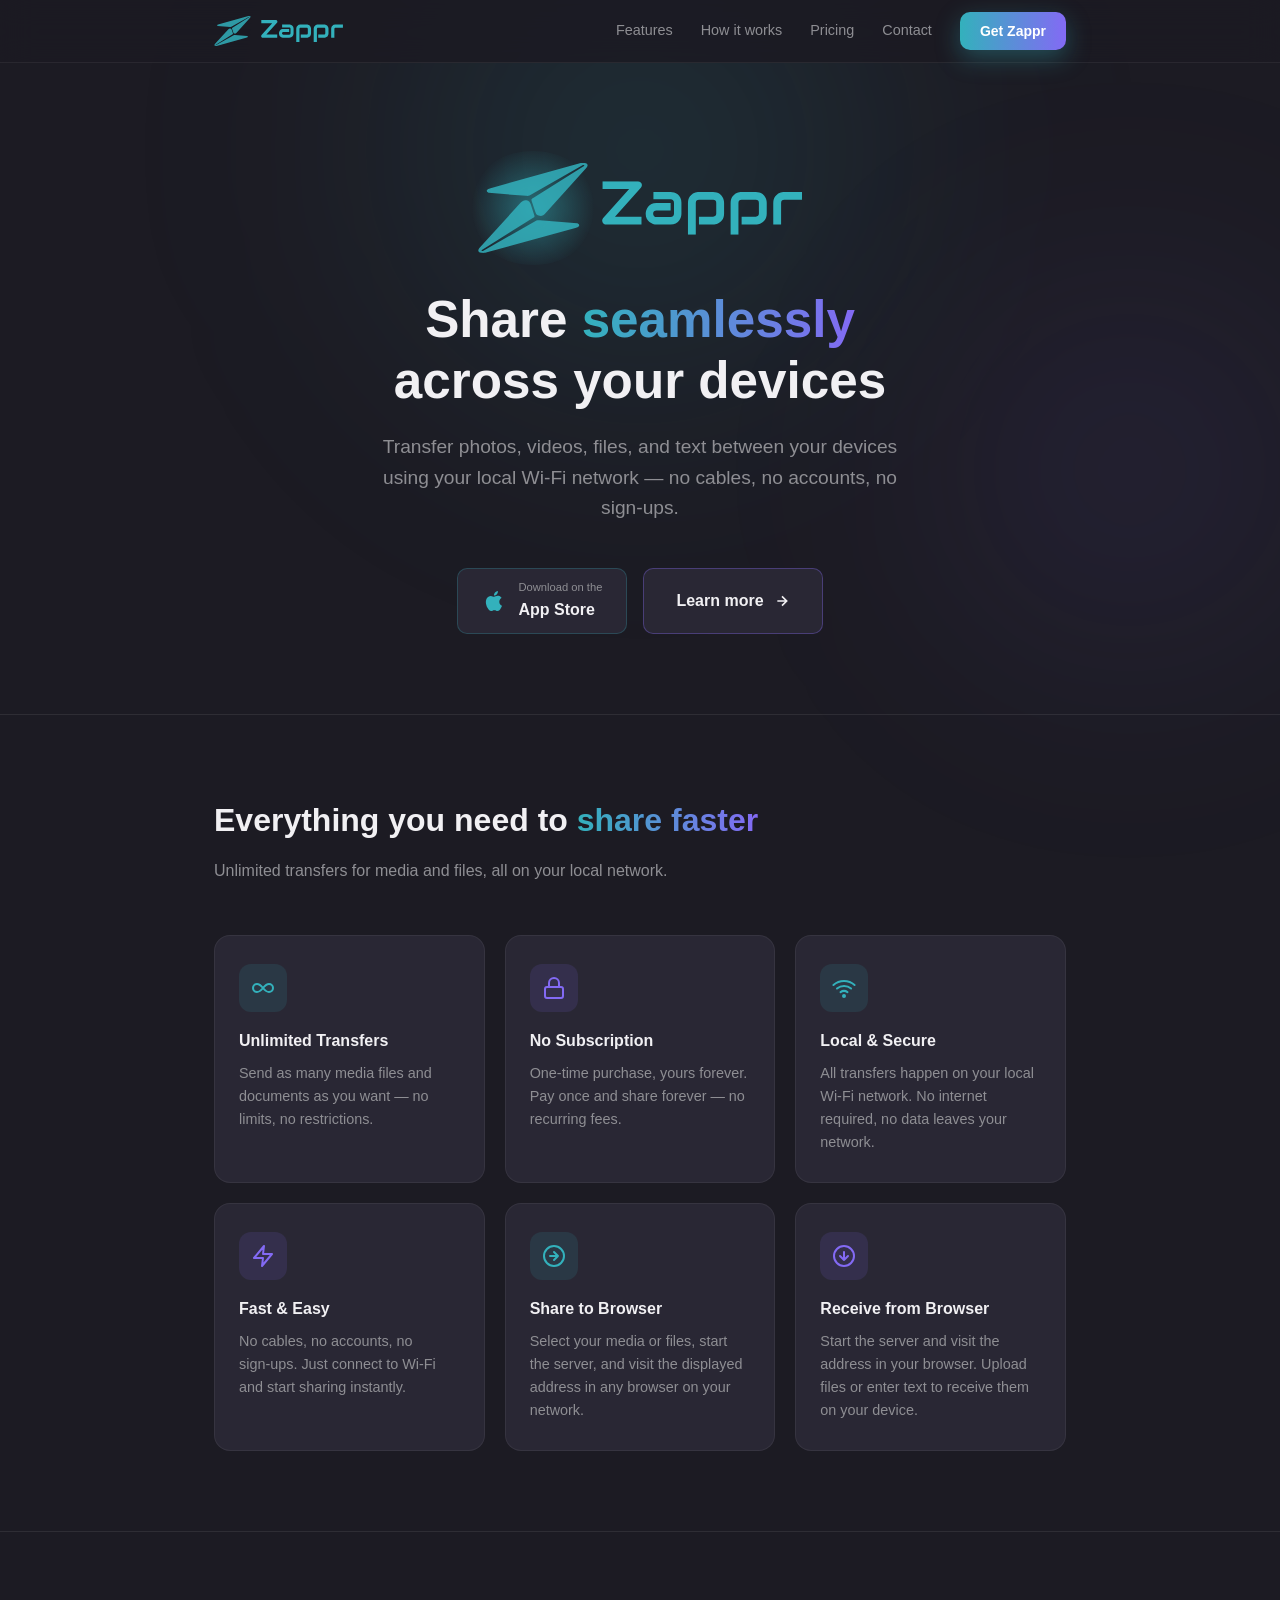
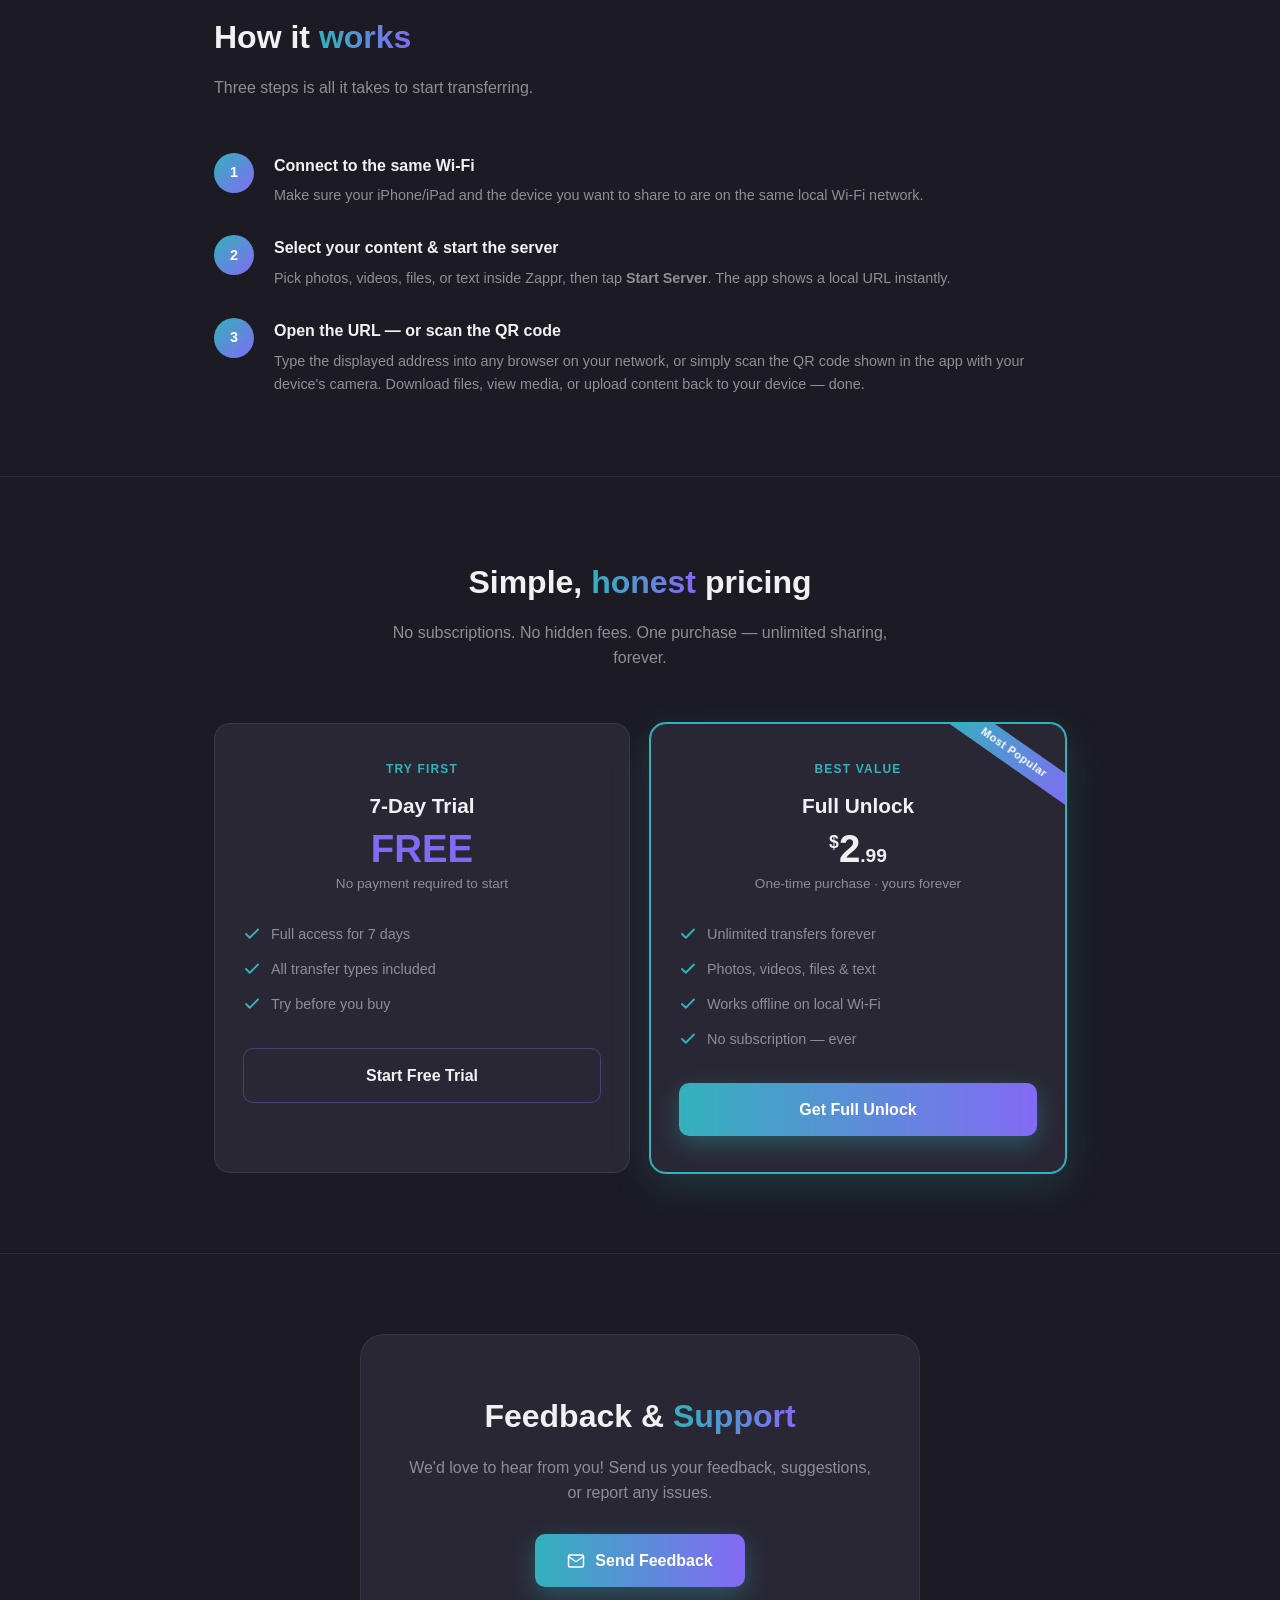
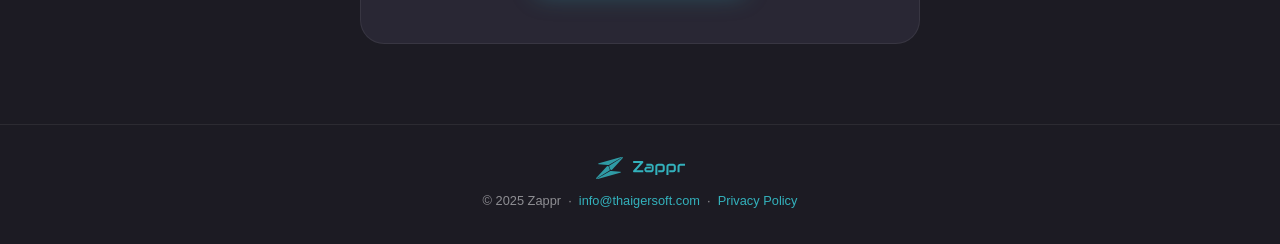
==== index.html @ 5cb4058d "Update contact email from thaigersoft@gmail.com to info@thaigersoft.com" ====
<!DOCTYPE html>
<html lang="en">
<head>
  <meta charset="UTF-8" />
  <meta name="viewport" content="width=device-width, initial-scale=1.0" />
  <title>Zappr – Share Seamlessly</title>
  <meta name="description" content="Transfer photos, videos, files, and text between your devices using your local Wi-Fi network. No cables, no accounts, no sign-ups." />

  <link rel="stylesheet" href="style.css" />
</head>

<body>

  <!-- Animated background -->
  <div class="bg-glow" aria-hidden="true"></div>

  <!-- Inline SVG definitions reused throughout the page -->
  <svg width="0" height="0" style="display:none" xmlns="http://www.w3.org/2000/svg">
    <symbol id="zappr-icon" viewBox="0 0 702 576" fill="none">
      <g transform="matrix(1,0,0,1,-120.145,-193.192)">
        <path d="M513.928,531.515C528.583,533.61 540.056,527.445 549.282,516.68L813.386,224.044C817.862,218.894 820.621,214.128 821.22,209.934C822.366,201.916 814.93,195.818 801.698,193.927C794.778,192.938 786.256,192.979 776.576,193.861L194.096,355.767C194.096,355.767 176.395,360.88 175.108,369.885C173.486,381.233 188.753,384.298 188.753,384.298L426.838,403.213C426.838,403.213 439.327,405.303 448.786,401.62L790.767,206.462C793.626,205.36 796.642,206.043 798.52,207.444C800.38,208.969 800.318,210.848 797.646,212.102L469.795,418.846C461.133,422.769 459.923,426.877 462.609,435.693L485.666,505.448C489.991,518.779 494.997,528.809 513.928,531.515Z" fill="currentColor" fill-opacity="0.85"/>
      </g>
      <g transform="matrix(1,0,0,1,-120.145,-193.192)">
        <path d="M428.408,431.274C413.758,429.141 402.269,435.275 393.015,446.015L128.137,737.951C123.648,743.09 120.876,747.848 120.265,752.041C119.098,760.055 126.518,766.173 139.745,768.099C146.662,769.106 155.184,769.088 164.867,768.232L747.773,607.867C747.773,607.867 765.488,602.802 766.799,593.801C768.451,582.456 753.192,579.352 753.192,579.352L515.158,559.806C515.158,559.806 502.674,557.683 493.206,561.34L150.709,755.593C147.847,756.687 144.833,755.996 142.959,754.59C141.103,753.061 141.17,751.182 143.845,749.934L472.243,544.059C480.914,540.159 482.135,536.055 479.472,527.232L456.6,457.416C452.311,444.074 447.331,434.03 428.408,431.274Z" fill="currentColor" fill-opacity="0.85"/>
      </g>
    </symbol>
    <symbol id="zappr-name" viewBox="0 0 1295 348" fill="none">
      <path d="M256.141 16.1562C258.094 20.7135 258.68 25.5312 257.898 30.6094C257.117 35.5573 255.034 39.7891 251.648 43.3047L84.0703 230.219H255.75V281H26.8438C21.8958 281 17.2734 279.633 12.9766 276.898C8.8099 274.034 5.6849 270.323 3.60156 265.766C1.38802 261.208 0.671875 256.456 1.45312 251.508C2.36458 246.56 4.44792 242.263 7.70312 238.617L175.672 51.7031H3.60156V0.921875H232.898C237.846 0.921875 242.404 2.35417 246.57 5.21875C250.867 7.95312 254.057 11.599 256.141 16.1562ZM514.344 211.078C514.344 218.109 513.107 225.727 510.633 233.93C508.159 242.003 504.122 249.555 498.523 256.586C493.055 263.487 485.828 269.281 476.844 273.969C467.99 278.656 457.182 281 444.422 281H352.82C345.789 281 338.172 279.763 329.969 277.289C321.896 274.815 314.344 270.844 307.312 265.375C300.411 259.776 294.617 252.549 289.93 243.695C285.242 234.711 282.898 223.839 282.898 211.078C282.898 204.047 284.135 196.43 286.609 188.227C289.083 180.023 293.055 172.471 298.523 165.57C304.122 158.539 311.349 152.68 320.203 147.992C329.188 143.305 340.06 140.961 352.82 140.961H444.422V189.398H352.82C345.919 189.398 340.581 191.547 336.805 195.844C333.029 200.01 331.141 205.219 331.141 211.469C331.141 218.109 333.289 223.318 337.586 227.094C342.013 230.74 347.221 232.562 353.211 232.562H444.422C451.323 232.562 456.661 230.479 460.438 226.312C464.214 222.146 466.102 216.938 466.102 210.688V139.789C466.102 133.148 464.018 127.875 459.852 123.969C455.815 120.062 450.672 118.109 444.422 118.109H332.898V69.8672H444.422C451.453 69.8672 459.005 71.1042 467.078 73.5781C475.281 76.0521 482.833 80.0885 489.734 85.6875C496.766 91.1562 502.625 98.3828 507.312 107.367C512 116.221 514.344 127.029 514.344 139.789V211.078ZM790.516 209.711C790.516 218.435 789.409 226.312 787.195 233.344C784.982 240.245 782.052 246.365 778.406 251.703C774.76 256.911 770.529 261.404 765.711 265.18C760.893 268.826 755.815 271.82 750.477 274.164C745.268 276.508 739.995 278.266 734.656 279.438C729.318 280.479 724.24 281 719.422 281H627.82V230.219H719.422C726.193 230.219 731.271 228.461 734.656 224.945C738.042 221.43 739.734 216.352 739.734 209.711V141.352C739.734 134.32 737.977 129.112 734.461 125.727C731.076 122.341 726.062 120.648 719.422 120.648H628.211C621.31 120.648 616.102 122.406 612.586 125.922C609.07 129.307 607.312 134.32 607.312 140.961V347.016H556.531V140.961C556.531 132.237 557.638 124.424 559.852 117.523C562.065 110.622 564.995 104.568 568.641 99.3594C572.417 94.0208 576.714 89.5286 581.531 85.8828C586.349 82.1068 591.362 79.0469 596.57 76.7031C601.909 74.3594 607.247 72.6667 612.586 71.625C618.055 70.4531 623.133 69.8672 627.82 69.8672H719.422C728.146 69.8672 735.958 70.974 742.859 73.1875C749.76 75.401 755.815 78.3307 761.023 81.9766C766.362 85.6224 770.854 89.8542 774.5 94.6719C778.276 99.4896 781.336 104.568 783.68 109.906C786.023 115.115 787.716 120.388 788.758 125.727C789.93 131.065 790.516 136.143 790.516 140.961V209.711ZM1066.69 209.711C1066.69 218.435 1065.58 226.312 1063.37 233.344C1061.15 240.245 1058.22 246.365 1054.58 251.703C1050.93 256.911 1046.7 261.404 1041.88 265.18C1037.07 268.826 1031.99 271.82 1026.65 274.164C1021.44 276.508 1016.17 278.266 1010.83 279.438C1005.49 280.479 1000.41 281 995.594 281H903.992V230.219H995.594C1002.36 230.219 1007.44 228.461 1010.83 224.945C1014.21 221.43 1015.91 216.352 1015.91 209.711V141.352C1015.91 134.32 1014.15 129.112 1010.63 125.727C1007.25 122.341 1002.23 120.648 995.594 120.648H904.383C897.482 120.648 892.273 122.406 888.758 125.922C885.242 129.307 883.484 134.32 883.484 140.961V347.016H832.703V140.961C832.703 132.237 833.81 124.424 836.023 117.523C838.237 110.622 841.167 104.568 844.812 99.3594C848.589 94.0208 852.885 89.5286 857.703 85.8828C862.521 82.1068 867.534 79.0469 872.742 76.7031C878.081 74.3594 883.419 72.6667 888.758 71.625C894.227 70.4531 899.305 69.8672 903.992 69.8672H995.594C1004.32 69.8672 1012.13 70.974 1019.03 73.1875C1025.93 75.401 1031.99 78.3307 1037.2 81.9766C1042.53 85.6224 1047.03 89.8542 1050.67 94.6719C1054.45 99.4896 1057.51 104.568 1059.85 109.906C1062.2 115.115 1063.89 120.388 1064.93 125.727C1066.1 131.065 1066.69 136.143 1066.69 140.961V209.711ZM1294.81 120.648H1180.55C1173.65 120.648 1168.45 122.406 1164.93 125.922C1161.41 129.307 1159.66 134.32 1159.66 140.961V281H1108.88V140.961C1108.88 132.237 1109.98 124.424 1112.2 117.523C1114.41 110.622 1117.34 104.568 1120.98 99.3594C1124.76 94.0208 1129.06 89.5286 1133.88 85.8828C1138.69 82.1068 1143.71 79.0469 1148.91 76.7031C1154.25 74.3594 1159.59 72.6667 1164.93 71.625C1170.4 70.4531 1175.48 69.8672 1180.16 69.8672H1294.81V120.648Z" fill="currentColor"/>
    </symbol>
  </svg>

  <!-- ─── NAV ─────────────────────────────────── -->
  <nav>
    <div class="container inner">
      <a href="#" class="nav-logo">
        <svg class="icon" viewBox="0 0 702 576" width="37" height="30" aria-label="Zappr icon"><use href="#zappr-icon"/></svg>
        <svg class="name" viewBox="0 0 1295 348" width="82" height="22" aria-label="Zappr"><use href="#zappr-name"/></svg>
      </a>
      <div class="nav-links">
        <a href="#features"  class="nav-link">Features</a>
        <a href="#how"       class="nav-link">How it works</a>
        <a href="#pricing"   class="nav-link">Pricing</a>
        <a href="#contact"   class="nav-link">Contact</a>
        <a href="#pricing"   class="btn btn-primary nav-cta">Get Zappr</a>
      </div>
    </div>
  </nav>

  <!-- ─── HERO ─────────────────────────────────── -->
  <section id="hero">
    <div class="container">
      <div class="hero-logo">
        <div class="icon-wrap">
          <div class="glow"></div>
          <svg viewBox="0 0 702 576" width="110" height="90" aria-label="Zappr icon"><use href="#zappr-icon"/></svg>
        </div>
        <svg class="name-img" viewBox="0 0 1295 348" width="200" height="54" aria-label="Zappr"><use href="#zappr-name"/></svg>
      </div>

      <h1>
        Share <span class="gradient-text">seamlessly</span><br/>across your devices
      </h1>
      <p class="sub">
        Transfer photos, videos, files, and text between your devices
        using your local Wi‑Fi network — no cables, no accounts, no sign‑ups.
      </p>

      <div class="hero-actions">
        <!-- Replace href with your actual App Store link -->
        <a href="#pricing" class="appstore-badge">
          <svg viewBox="0 0 24 24" fill="currentColor" style="color:var(--teal)">
            <path d="M18.71 19.5c-.83 1.24-1.71 2.45-3.05 2.47-1.34.03-1.77-.79-3.29-.79-1.53 0-2 .77-3.27.82-1.31.05-2.3-1.32-3.14-2.53C4.25 17 2.94 12.45 4.7 9.39c.87-1.52 2.43-2.48 4.12-2.51 1.28-.02 2.5.87 3.29.87.78 0 2.26-1.07 3.8-.91.65.03 2.47.26 3.64 1.98l-.09.06c-.22.15-2.18 1.27-2.16 3.8.02 3.02 2.65 4.03 2.68 4.04-.03.07-.42 1.44-1.37 2.68M13 3.5c.73-.83 1.94-1.46 2.94-1.5.13 1.17-.34 2.35-1.04 3.19-.69.85-1.83 1.51-2.95 1.42-.15-1.15.41-2.35 1.05-3.11z"/>
          </svg>
          <div class="badge-text">
            <span class="sub">Download on the</span>
            <span class="main">App Store</span>
          </div>
        </a>

        <a href="#features" class="btn btn-secondary">
          Learn more
          <svg width="16" height="16" viewBox="0 0 24 24" fill="none" stroke="currentColor" stroke-width="2.5">
            <path d="M5 12h14M12 5l7 7-7 7"/>
          </svg>
        </a>
      </div>
    </div>
  </section>

  <hr class="divider" />

  <!-- ─── FEATURES ──────────────────────────────── -->
  <section id="features">
    <div class="container">
      <h2>Everything you need to <span class="gradient-text">share faster</span></h2>
      <p class="section-sub">Unlimited transfers for media and files, all on your local network.</p>

      <div class="features-grid">

        <div class="feature-card">
          <div class="feature-icon">
            <!-- Infinity / Unlimited -->
            <svg viewBox="0 0 24 24" fill="none" stroke="currentColor" stroke-width="2" stroke-linecap="round" stroke-linejoin="round">
              <path d="M12 12c-2-2.5-4-4-6-4a4 4 0 0 0 0 8c2 0 4-1.5 6-4z"/>
              <path d="M12 12c2 2.5 4 4 6 4a4 4 0 0 0 0-8c-2 0-4 1.5-6 4z"/>
            </svg>
          </div>
          <h3>Unlimited Transfers</h3>
          <p>Send as many media files and documents as you want — no limits, no restrictions.</p>
        </div>

        <div class="feature-card">
          <div class="feature-icon violet">
            <!-- Lock / No subscription -->
            <svg viewBox="0 0 24 24" fill="none" stroke="currentColor" stroke-width="2" stroke-linecap="round" stroke-linejoin="round">
              <rect x="3" y="11" width="18" height="11" rx="2" ry="2"/>
              <path d="M7 11V7a5 5 0 0 1 10 0v4"/>
            </svg>
          </div>
          <h3>No Subscription</h3>
          <p>One‑time purchase, yours forever. Pay once and share forever — no recurring fees.</p>
        </div>

        <div class="feature-card">
          <div class="feature-icon">
            <!-- WiFi -->
            <svg viewBox="0 0 24 24" fill="none" stroke="currentColor" stroke-width="2" stroke-linecap="round" stroke-linejoin="round">
              <path d="M5 12.55a11 11 0 0 1 14.08 0"/>
              <path d="M1.42 9a16 16 0 0 1 21.16 0"/>
              <path d="M8.53 16.11a6 6 0 0 1 6.95 0"/>
              <circle cx="12" cy="20" r="1" fill="currentColor"/>
            </svg>
          </div>
          <h3>Local &amp; Secure</h3>
          <p>All transfers happen on your local Wi‑Fi network. No internet required, no data leaves your network.</p>
        </div>

        <div class="feature-card">
          <div class="feature-icon violet">
            <!-- Bolt / Fast -->
            <svg viewBox="0 0 24 24" fill="none" stroke="currentColor" stroke-width="2" stroke-linecap="round" stroke-linejoin="round">
              <polygon points="13 2 3 14 12 14 11 22 21 10 12 10 13 2"/>
            </svg>
          </div>
          <h3>Fast &amp; Easy</h3>
          <p>No cables, no accounts, no sign‑ups. Just connect to Wi‑Fi and start sharing instantly.</p>
        </div>

        <div class="feature-card">
          <div class="feature-icon">
            <!-- Arrow right / Share to browser -->
            <svg viewBox="0 0 24 24" fill="none" stroke="currentColor" stroke-width="2" stroke-linecap="round" stroke-linejoin="round">
              <circle cx="12" cy="12" r="10"/>
              <path d="M12 8l4 4-4 4M8 12h8"/>
            </svg>
          </div>
          <h3>Share to Browser</h3>
          <p>Select your media or files, start the server, and visit the displayed address in any browser on your network.</p>
        </div>

        <div class="feature-card">
          <div class="feature-icon violet">
            <!-- Arrow down / Receive -->
            <svg viewBox="0 0 24 24" fill="none" stroke="currentColor" stroke-width="2" stroke-linecap="round" stroke-linejoin="round">
              <circle cx="12" cy="12" r="10"/>
              <path d="M8 12l4 4 4-4M12 8v8"/>
            </svg>
          </div>
          <h3>Receive from Browser</h3>
          <p>Start the server and visit the address in your browser. Upload files or enter text to receive them on your device.</p>
        </div>

      </div>
    </div>
  </section>

  <hr class="divider" />

  <!-- ─── HOW IT WORKS ──────────────────────────── -->
  <section id="how">
    <div class="container">
      <h2>How it <span class="gradient-text">works</span></h2>
      <p class="section-sub">Three steps is all it takes to start transferring.</p>

      <div class="steps">
        <div class="step">
          <div class="step-num">1</div>
          <div class="step-body">
            <h3>Connect to the same Wi‑Fi</h3>
            <p>Make sure your iPhone/iPad and the device you want to share to are on the same local Wi‑Fi network.</p>
          </div>
        </div>
        <div class="step">
          <div class="step-num">2</div>
          <div class="step-body">
            <h3>Select your content &amp; start the server</h3>
            <p>Pick photos, videos, files, or text inside Zappr, then tap <strong>Start Server</strong>. The app shows a local URL instantly.</p>
          </div>
        </div>
        <div class="step">
          <div class="step-num">3</div>
          <div class="step-body">
            <h3>Open the URL — or scan the QR code</h3>
            <p>Type the displayed address into any browser on your network, or simply scan the QR code shown in the app with your device's camera. Download files, view media, or upload content back to your device — done.</p>
          </div>
        </div>
      </div>
    </div>
  </section>

  <hr class="divider" />

  <!-- ─── PRICING ───────────────────────────────── -->
  <section id="pricing">
    <div class="container">
      <h2>Simple, <span class="gradient-text">honest</span> pricing</h2>
      <p class="section-sub" style="margin:0 auto 0; text-align:center;">
        No subscriptions. No hidden fees. One purchase — unlimited sharing, forever.
      </p>

      <div class="pricing-grid">

        <!-- Trial -->
        <div class="pricing-card">
          <div class="pricing-label">Try first</div>
          <h3>7‑Day Trial</h3>
          <div class="pricing-price" style="color:var(--violet)">FREE</div>
          <p class="pricing-note">No payment required to start</p>
          <ul class="pricing-features">
            <li>
              <svg viewBox="0 0 24 24" fill="none" stroke="currentColor" stroke-width="2.5" stroke-linecap="round" stroke-linejoin="round">
                <polyline points="20 6 9 17 4 12"/>
              </svg>
              Full access for 7 days
            </li>
            <li>
              <svg viewBox="0 0 24 24" fill="none" stroke="currentColor" stroke-width="2.5" stroke-linecap="round" stroke-linejoin="round">
                <polyline points="20 6 9 17 4 12"/>
              </svg>
              All transfer types included
            </li>
            <li>
              <svg viewBox="0 0 24 24" fill="none" stroke="currentColor" stroke-width="2.5" stroke-linecap="round" stroke-linejoin="round">
                <polyline points="20 6 9 17 4 12"/>
              </svg>
              Try before you buy
            </li>
          </ul>
          <a href="#" class="btn btn-secondary">Start Free Trial</a>
        </div>

        <!-- Full Unlock -->
        <div class="pricing-card featured">
          <div class="pricing-label">Best value</div>
          <h3>Full Unlock</h3>
          <div class="pricing-price">
            <span class="currency">$</span>2<span style="font-size:1.2rem">.99</span>
          </div>
          <p class="pricing-note">One‑time purchase · yours forever</p>
          <ul class="pricing-features">
            <li>
              <svg viewBox="0 0 24 24" fill="none" stroke="currentColor" stroke-width="2.5" stroke-linecap="round" stroke-linejoin="round">
                <polyline points="20 6 9 17 4 12"/>
              </svg>
              Unlimited transfers forever
            </li>
            <li>
              <svg viewBox="0 0 24 24" fill="none" stroke="currentColor" stroke-width="2.5" stroke-linecap="round" stroke-linejoin="round">
                <polyline points="20 6 9 17 4 12"/>
              </svg>
              Photos, videos, files &amp; text
            </li>
            <li>
              <svg viewBox="0 0 24 24" fill="none" stroke="currentColor" stroke-width="2.5" stroke-linecap="round" stroke-linejoin="round">
                <polyline points="20 6 9 17 4 12"/>
              </svg>
              Works offline on local Wi‑Fi
            </li>
            <li>
              <svg viewBox="0 0 24 24" fill="none" stroke="currentColor" stroke-width="2.5" stroke-linecap="round" stroke-linejoin="round">
                <polyline points="20 6 9 17 4 12"/>
              </svg>
              No subscription — ever
            </li>
          </ul>
          <a href="#" class="btn btn-primary">Get Full Unlock</a>
        </div>

      </div>
    </div>
  </section>

  <hr class="divider" />

  <!-- ─── CONTACT ───────────────────────────────── -->
  <section id="contact">
    <div class="container">
      <div class="contact-box">
        <h2>Feedback &amp; <span class="gradient-text">Support</span></h2>
        <p>We'd love to hear from you! Send us your feedback, suggestions, or report any issues.</p>
        <a href="mailto:info@thaigersoft.com?subject=Zappr%20Feedback&body=Hi%20Zappr%20Team%2C%0A%0A"
           class="btn btn-primary">
          <svg width="18" height="18" viewBox="0 0 24 24" fill="none" stroke="currentColor" stroke-width="2" stroke-linecap="round" stroke-linejoin="round">
            <path d="M4 4h16c1.1 0 2 .9 2 2v12c0 1.1-.9 2-2 2H4c-1.1 0-2-.9-2-2V6c0-1.1.9-2 2-2z"/>
            <polyline points="22,6 12,13 2,6"/>
          </svg>
          Send Feedback
        </a>
      </div>
    </div>
  </section>

  <!-- ─── FOOTER ────────────────────────────────── -->
  <footer>
    <div class="container">
      <div class="foot-logo">
        <svg class="icon" viewBox="0 0 702 576" width="27" height="22" aria-label="Zappr icon"><use href="#zappr-icon"/></svg>
        <svg class="name" viewBox="0 0 1295 348" width="52" height="14" aria-label="Zappr"><use href="#zappr-name"/></svg>
      </div>
      <p>
        &copy; 2025 Zappr &nbsp;·&nbsp;
        <a href="mailto:info@thaigersoft.com">info@thaigersoft.com</a>
        &nbsp;·&nbsp;
        <a href="privacy.html">Privacy Policy</a>
      </p>
    </div>
  </footer>

</body>
</html>
---- style.css ----
/* ─── Tokens ─────────────────────────────────────── */
:root {
  --dark:       #1c1b23;
  --light-dark: #292734;
  --teal:       #33b1bc;
  --violet:     #836af4;
  --gray:       #8e8e93;
  --white:      #f1f0f3;
  --radius-sm:  10px;
  --radius-md:  16px;
  --radius-lg:  24px;
}

/* ─── Reset ──────────────────────────────────────── */
*, *::before, *::after { box-sizing: border-box; margin: 0; padding: 0; }
html { scroll-behavior: smooth; }

body {
  background: var(--dark);
  color: var(--white);
  font-family: -apple-system, BlinkMacSystemFont, "Segoe UI", Helvetica, Arial, sans-serif;
  line-height: 1.6;
  overflow-x: hidden;
}

/* ─── Utility ────────────────────────────────────── */
.container {
  max-width: 900px;
  margin: 0 auto;
  padding: 0 24px;
}

.gradient-text {
  background: linear-gradient(90deg, var(--teal), var(--violet));
  -webkit-background-clip: text;
  -webkit-text-fill-color: transparent;
  background-clip: text;
}

.btn {
  display: inline-flex;
  align-items: center;
  gap: 10px;
  padding: 14px 32px;
  border-radius: var(--radius-sm);
  font-size: 1rem;
  font-weight: 600;
  cursor: pointer;
  text-decoration: none;
  border: none;
  transition: opacity 0.2s, transform 0.15s;
}
.btn:hover { opacity: 0.88; transform: translateY(-1px); }
.btn:active { transform: translateY(0); }

.btn-primary {
  background: linear-gradient(90deg, var(--teal), var(--violet));
  color: #fff;
  box-shadow: 0 8px 24px rgba(51, 177, 188, 0.35);
}
.btn-secondary {
  background: var(--light-dark);
  color: var(--white);
  border: 1px solid rgba(131, 106, 244, 0.35);
}

/* ─── Animated Gradient BG ───────────────────────── */
.bg-glow {
  position: fixed;
  inset: 0;
  pointer-events: none;
  z-index: 0;
  overflow: hidden;
}
.bg-glow::before,
.bg-glow::after {
  content: "";
  position: absolute;
  border-radius: 50%;
  filter: blur(120px);
  animation: pulse 6s ease-in-out infinite alternate;
}
.bg-glow::before {
  width: 700px; height: 700px;
  top: -200px; left: 50%;
  transform: translateX(-50%);
  background: radial-gradient(circle, rgba(51,177,188,0.18) 0%, transparent 70%);
}
.bg-glow::after {
  width: 500px; height: 500px;
  bottom: 20%; right: -100px;
  background: radial-gradient(circle, rgba(131,106,244,0.14) 0%, transparent 70%);
  animation-delay: -3s;
}
@keyframes pulse {
  from { transform: translateX(-50%) scale(1); opacity: 0.8; }
  to   { transform: translateX(-50%) scale(1.2); opacity: 1; }
}
.bg-glow::after { animation-name: pulseRight; }
@keyframes pulseRight {
  from { transform: scale(1); opacity: 0.6; }
  to   { transform: scale(1.25); opacity: 1; }
}

/* ─── NAV ────────────────────────────────────────── */
nav {
  position: sticky;
  top: 0;
  z-index: 100;
  background: rgba(28, 27, 35, 0.85);
  backdrop-filter: blur(16px);
  -webkit-backdrop-filter: blur(16px);
  border-bottom: 1px solid rgba(255,255,255,0.06);
}
nav .inner {
  display: flex;
  align-items: center;
  justify-content: space-between;
  height: 62px;
}
.nav-logo {
  display: flex;
  align-items: center;
  gap: 10px;
  text-decoration: none;
}
.nav-logo svg.icon { width: 37px; height: 30px; color: var(--teal); }
.nav-logo svg.name { width: 82px; height: 22px; color: var(--teal); }
nav .nav-link {
  color: var(--gray);
  text-decoration: none;
  font-size: 0.9rem;
  font-weight: 500;
  transition: color 0.2s;
}
nav .nav-link:hover { color: var(--teal); }
nav .nav-links { display: flex; gap: 28px; align-items: center; }
nav .nav-cta {
  padding: 8px 20px;
  font-size: 0.875rem;
}

/* ─── HERO ───────────────────────────────────────── */
#hero {
  position: relative;
  z-index: 1;
  padding: 100px 0 80px;
  text-align: center;
}
.hero-logo {
  display: inline-flex;
  align-items: center;
  gap: 14px;
  margin-bottom: 36px;
}
.hero-logo .icon-wrap {
  position: relative;
  width: 110px; height: 90px;
}
.hero-logo .icon-wrap .glow {
  position: absolute;
  inset: -12px;
  border-radius: 50%;
  background: radial-gradient(circle, rgba(51,177,188,0.5) 0%, transparent 70%);
  animation: iconPulse 3s ease-in-out infinite alternate;
}
@keyframes iconPulse {
  from { opacity: 0.4; transform: scale(0.95); }
  to   { opacity: 0.8; transform: scale(1.1); }
}
.hero-logo .icon-wrap svg { width: 110px; height: 90px; position: relative; z-index: 1; color: var(--teal); }
.hero-logo .name-img { width: 200px; height: 54px; color: var(--teal); }

#hero h1 {
  font-size: clamp(2rem, 5vw, 3.2rem);
  font-weight: 700;
  line-height: 1.2;
  margin-bottom: 20px;
}
#hero p.sub {
  font-size: clamp(1rem, 2.5vw, 1.2rem);
  color: var(--gray);
  max-width: 560px;
  margin: 0 auto 44px;
}
.hero-actions {
  display: flex;
  gap: 16px;
  justify-content: center;
  flex-wrap: wrap;
}

/* ─── APP STORE BADGE ────────────────────────────── */
.appstore-badge {
  display: inline-flex;
  align-items: center;
  gap: 12px;
  background: var(--light-dark);
  border: 1px solid rgba(51,177,188,0.25);
  border-radius: var(--radius-sm);
  padding: 10px 24px;
  text-decoration: none;
  color: var(--white);
  transition: border-color 0.2s, transform 0.15s;
}
.appstore-badge:hover { border-color: var(--teal); transform: translateY(-1px); }
.appstore-badge svg { width: 24px; height: 24px; }
.appstore-badge .badge-text { text-align: left; }
.appstore-badge .badge-text span { display: block; }
.appstore-badge .badge-text .sub  { font-size: 0.7rem; color: var(--gray); margin: 0; }
.appstore-badge .badge-text .main { font-size: 1rem; font-weight: 600; }

/* ─── DIVIDER ─────────────────────────────────────── */
.divider {
  border: none;
  border-top: 1px solid rgba(255,255,255,0.08);
  margin: 0;
}

/* ─── SECTIONS ───────────────────────────────────── */
section {
  position: relative;
  z-index: 1;
  padding: 80px 0;
}
section h2 {
  font-size: clamp(1.5rem, 3.5vw, 2rem);
  font-weight: 700;
  margin-bottom: 12px;
}
section .section-sub {
  color: var(--gray);
  margin-bottom: 52px;
  max-width: 540px;
}

/* ─── FEATURES GRID ──────────────────────────────── */
.features-grid {
  display: grid;
  grid-template-columns: repeat(auto-fit, minmax(260px, 1fr));
  gap: 20px;
}
.feature-card {
  background: var(--light-dark);
  border: 1px solid rgba(255,255,255,0.06);
  border-radius: var(--radius-md);
  padding: 28px 24px;
  transition: border-color 0.25s, transform 0.2s;
}
.feature-card:hover {
  border-color: rgba(51,177,188,0.3);
  transform: translateY(-3px);
}
.feature-icon {
  width: 48px; height: 48px;
  border-radius: 12px;
  background: rgba(51,177,188,0.12);
  display: flex;
  align-items: center;
  justify-content: center;
  margin-bottom: 16px;
}
.feature-icon svg { width: 24px; height: 24px; color: var(--teal); }
.feature-icon.violet { background: rgba(131,106,244,0.12); }
.feature-icon.violet svg { color: var(--violet); }
.feature-card h3 {
  font-size: 1rem;
  font-weight: 600;
  margin-bottom: 8px;
}
.feature-card p {
  color: var(--gray);
  font-size: 0.9rem;
  line-height: 1.6;
}

/* ─── HOW IT WORKS ───────────────────────────────── */
.steps {
  display: flex;
  flex-direction: column;
  gap: 28px;
}
.step {
  display: flex;
  gap: 20px;
  align-items: flex-start;
}
.step-num {
  flex-shrink: 0;
  width: 40px; height: 40px;
  border-radius: 50%;
  background: linear-gradient(135deg, var(--teal), var(--violet));
  display: flex;
  align-items: center;
  justify-content: center;
  font-weight: 700;
  font-size: 0.9rem;
  color: #fff;
}
.step-body h3 {
  font-size: 1rem;
  font-weight: 600;
  margin-bottom: 6px;
}
.step-body p { color: var(--gray); font-size: 0.9rem; }

/* ─── PRICING ────────────────────────────────────── */
#pricing {
  text-align: center;
}
.pricing-grid {
  display: grid;
  grid-template-columns: repeat(auto-fit, minmax(280px, 1fr));
  gap: 20px;
  margin-top: 52px;
}
.pricing-card {
  background: var(--light-dark);
  border: 1px solid rgba(255,255,255,0.08);
  border-radius: var(--radius-md);
  padding: 36px 28px;
  position: relative;
  overflow: hidden;
  transition: transform 0.2s;
}
.pricing-card:hover { transform: translateY(-4px); }
.pricing-card.featured {
  border-color: var(--teal);
  box-shadow: 0 0 0 1px var(--teal), 0 12px 40px rgba(51,177,188,0.2);
}
.pricing-card.featured::before {
  content: "Most Popular";
  position: absolute;
  top: 16px; right: -28px;
  background: linear-gradient(90deg, var(--teal), var(--violet));
  color: #fff;
  font-size: 0.7rem;
  font-weight: 700;
  letter-spacing: 0.05em;
  padding: 4px 40px;
  transform: rotate(35deg);
}
.pricing-label {
  font-size: 0.75rem;
  font-weight: 700;
  letter-spacing: 0.1em;
  text-transform: uppercase;
  color: var(--teal);
  margin-bottom: 10px;
}
.pricing-card h3 {
  font-size: 1.3rem;
  font-weight: 700;
  margin-bottom: 8px;
}
.pricing-price {
  font-size: 2.4rem;
  font-weight: 800;
  line-height: 1;
  margin-bottom: 4px;
}
.pricing-price .currency {
  font-size: 1.1rem;
  font-weight: 600;
  vertical-align: super;
}
.pricing-note {
  color: var(--gray);
  font-size: 0.85rem;
  margin-bottom: 28px;
}
.pricing-features {
  list-style: none;
  margin-bottom: 32px;
  display: flex;
  flex-direction: column;
  gap: 12px;
  text-align: left;
}
.pricing-features li {
  display: flex;
  align-items: center;
  gap: 10px;
  font-size: 0.9rem;
  color: var(--gray);
}
.pricing-features li svg {
  flex-shrink: 0;
  width: 18px; height: 18px;
  color: var(--teal);
}
.pricing-card .btn { width: 100%; justify-content: center; }

/* ─── CONTACT ────────────────────────────────────── */
#contact {
  text-align: center;
}
.contact-box {
  background: var(--light-dark);
  border: 1px solid rgba(255,255,255,0.07);
  border-radius: var(--radius-lg);
  padding: 56px 40px;
  max-width: 560px;
  margin: 0 auto;
}
.contact-box p {
  color: var(--gray);
  margin-bottom: 28px;
}

/* ─── FOOTER ─────────────────────────────────────── */
footer {
  position: relative;
  z-index: 1;
  border-top: 1px solid rgba(255,255,255,0.07);
  padding: 32px 0;
  text-align: center;
}
footer .foot-logo {
  display: inline-flex;
  align-items: center;
  gap: 10px;
  margin-bottom: 12px;
}
footer .foot-logo svg.icon { width: 27px; height: 22px; color: var(--teal); }
footer .foot-logo svg.name { width: 52px; height: 14px; color: var(--teal); }
footer p {
  color: var(--gray);
  font-size: 0.8rem;
}
footer a { color: var(--teal); text-decoration: none; }
footer a:hover { text-decoration: underline; }

/* ─── RESPONSIVE ─────────────────────────────────── */
@media (max-width: 600px) {
  nav .nav-links .nav-link { display: none; }
  .hero-logo .name-img { height: 32px; }
  .contact-box { padding: 36px 24px; }
}
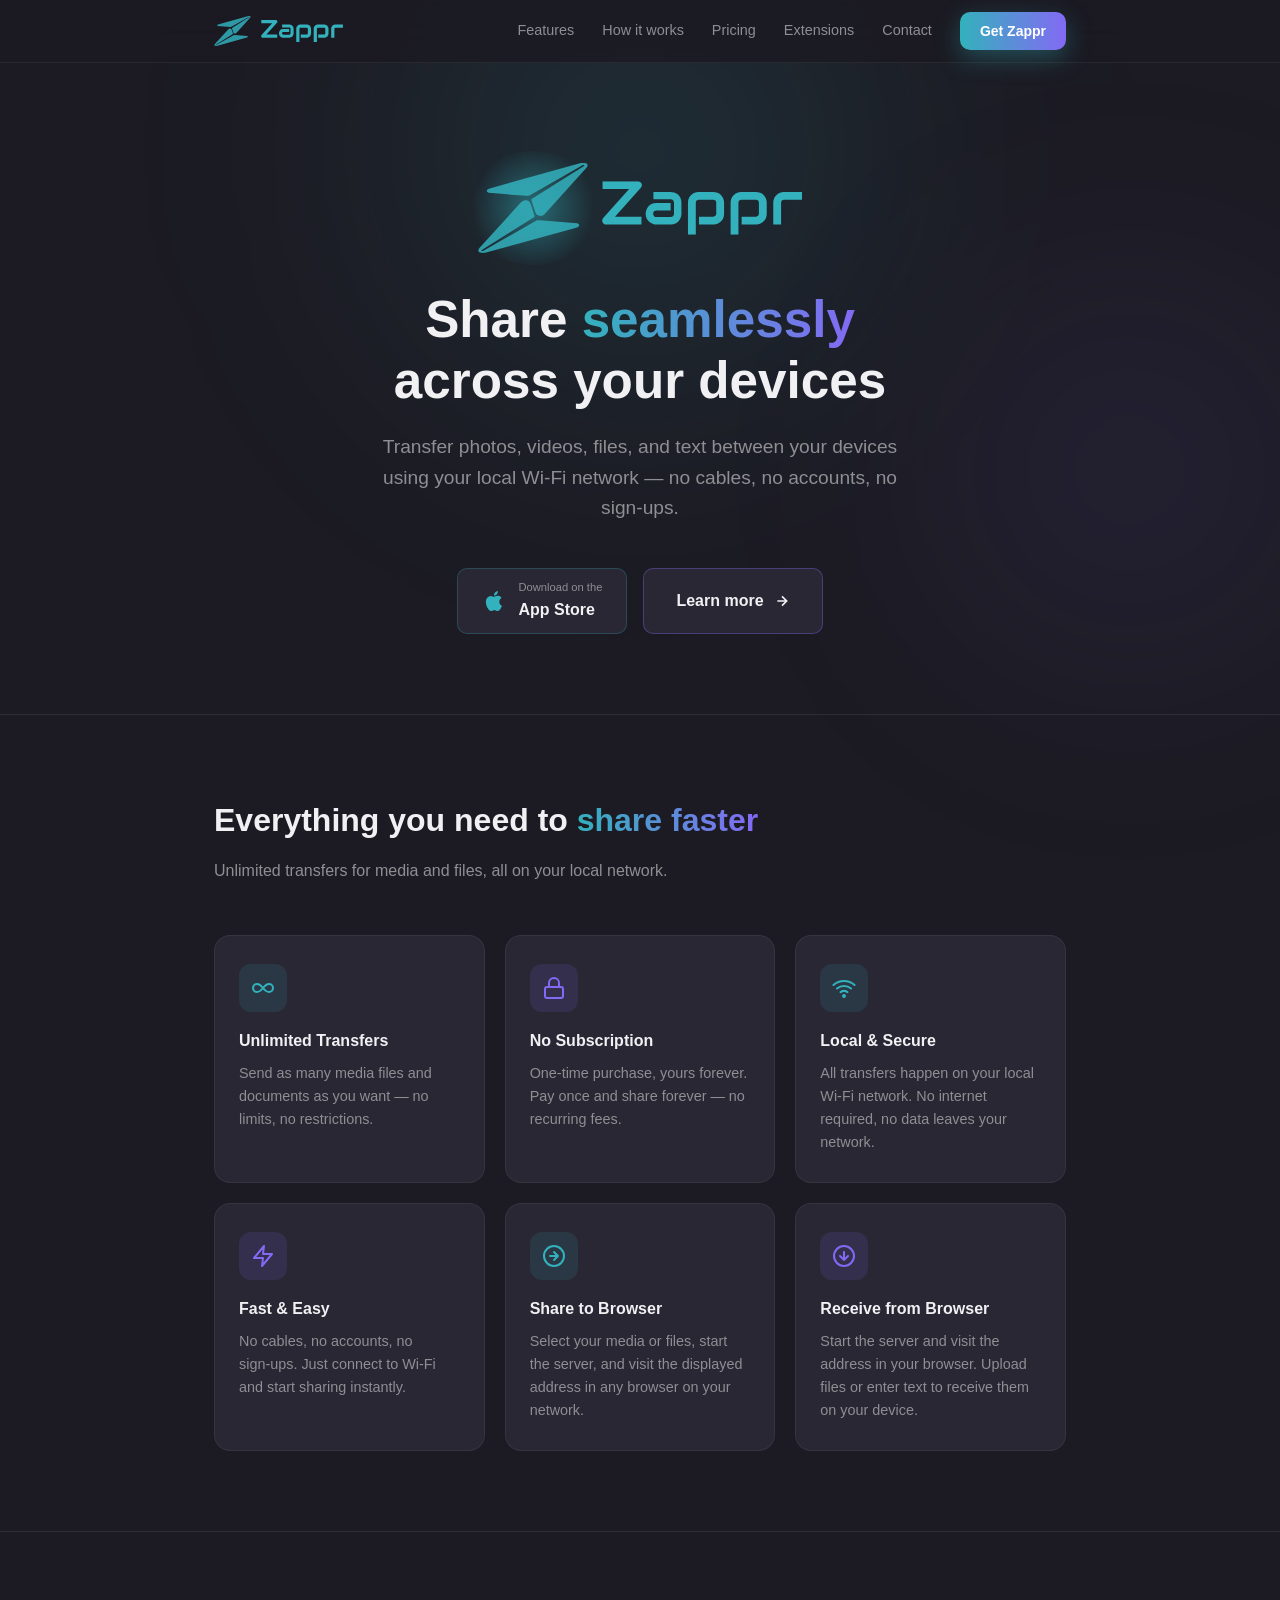
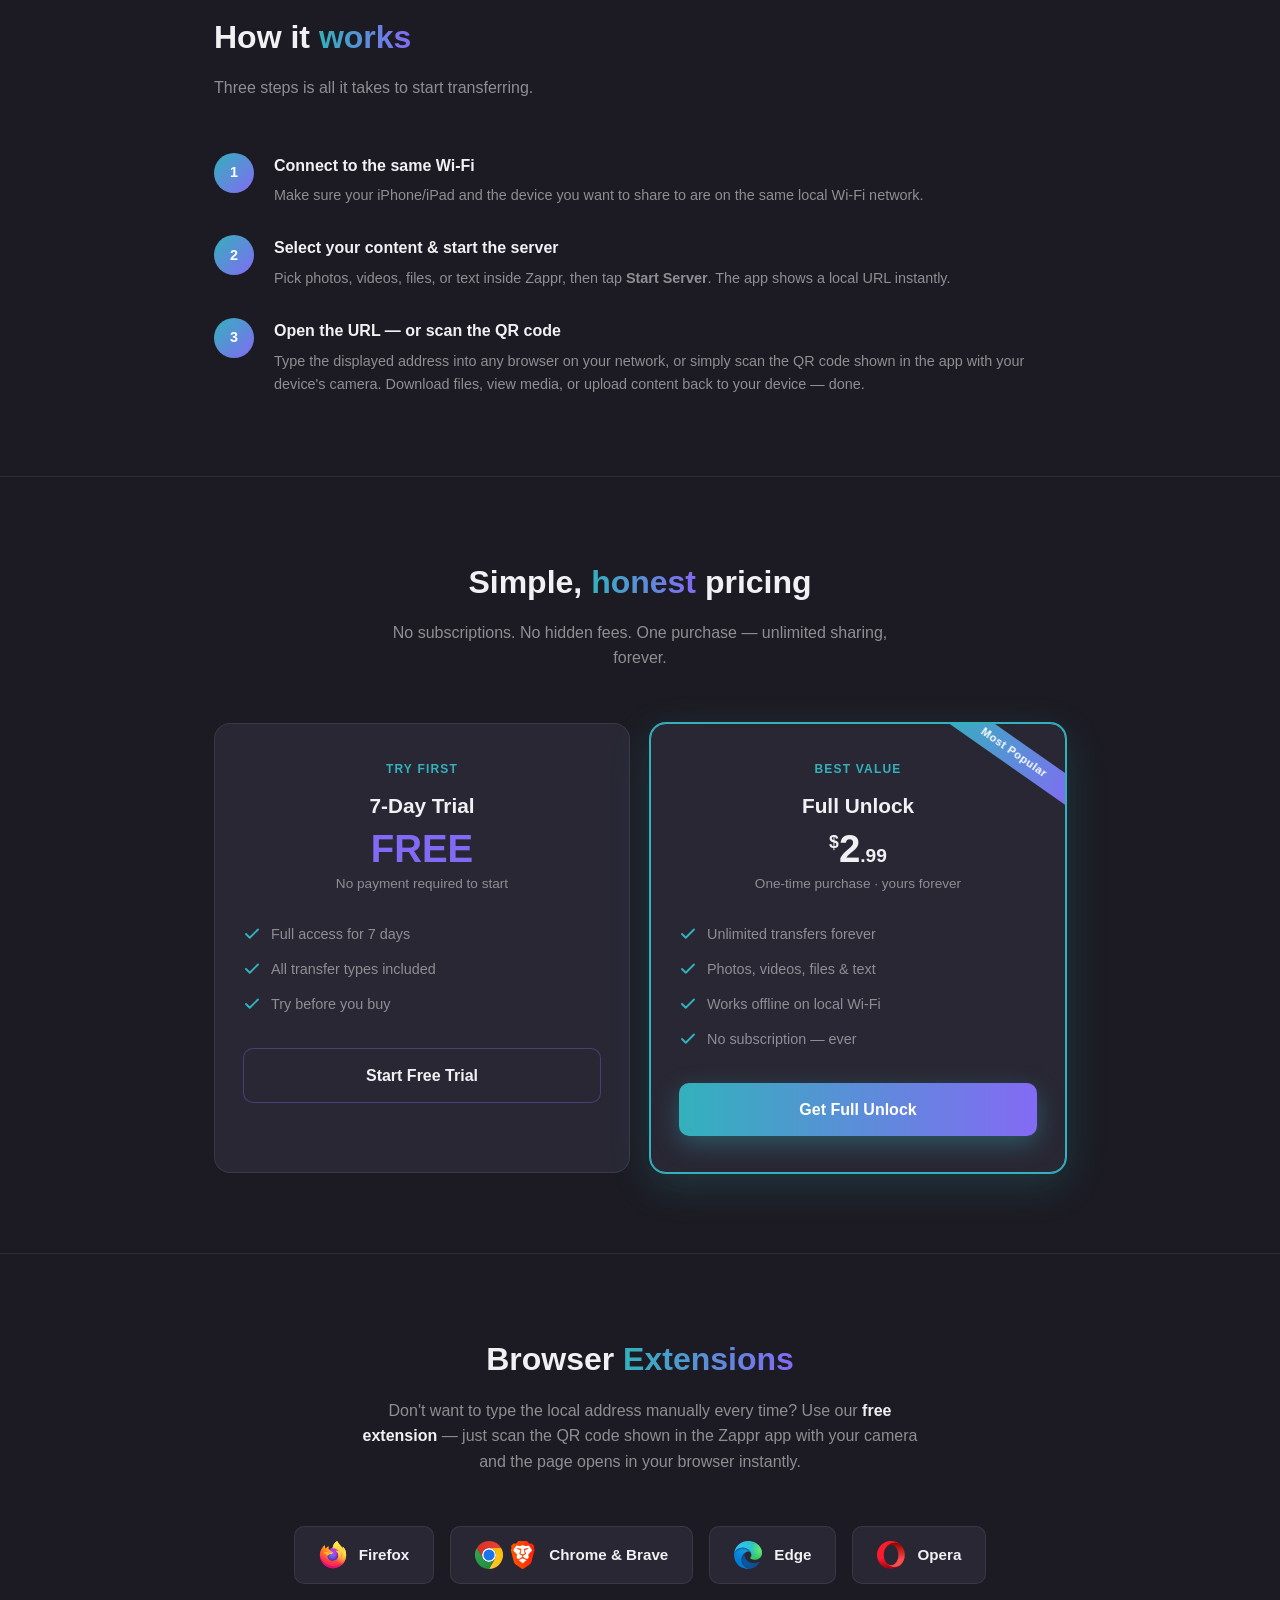
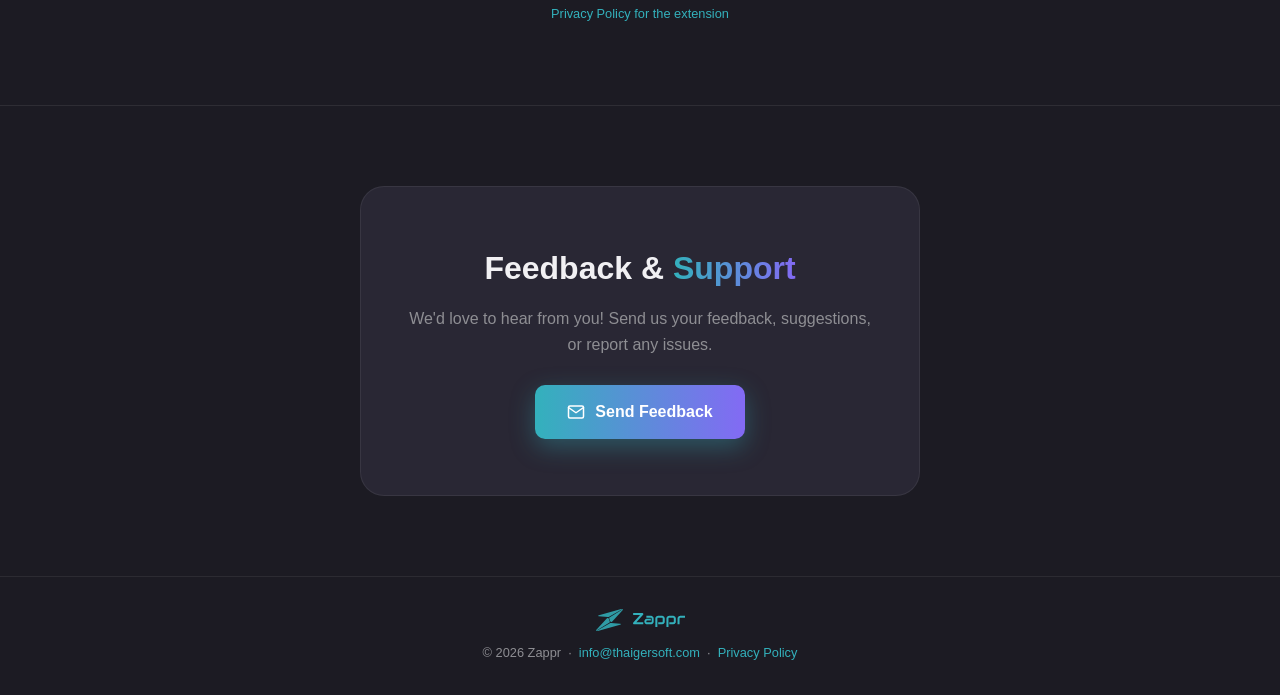
==== commit c48821e1: "Add files via upload Added Extensions" ====
--- a/index.html
+++ b/index.html
@@ -37,10 +37,11 @@
         <svg class="name" viewBox="0 0 1295 348" width="82" height="22" aria-label="Zappr"><use href="#zappr-name"/></svg>
       </a>
       <div class="nav-links">
-        <a href="#features"  class="nav-link">Features</a>
-        <a href="#how"       class="nav-link">How it works</a>
-        <a href="#pricing"   class="nav-link">Pricing</a>
-        <a href="#contact"   class="nav-link">Contact</a>
+        <a href="#features"    class="nav-link">Features</a>
+        <a href="#how"         class="nav-link">How it works</a>
+        <a href="#pricing"     class="nav-link">Pricing</a>
+        <a href="#extensions"  class="nav-link">Extensions</a>
+        <a href="#contact"     class="nav-link">Contact</a>
         <a href="#pricing"   class="btn btn-primary nav-cta">Get Zappr</a>
       </div>
     </div>
@@ -287,6 +288,59 @@
         </div>
 
       </div>
+    </div>
+  </section>
+
+  <hr class="divider" />
+
+  <!-- ─── EXTENSIONS ──────────────────────────────── -->
+  <section id="extensions">
+    <div class="container" style="text-align:center;">
+      <h2>Browser <span class="gradient-text">Extensions</span></h2>
+      <p class="section-sub" style="max-width:580px;margin-left:auto;margin-right:auto;text-align:center;">
+        Don't want to type the local address manually every time? Use our <strong style="color:var(--white);">free extension</strong> — just scan the QR code shown in the Zappr app with your camera and the page opens in your browser instantly.
+      </p>
+
+      <div class="ext-buttons">
+
+        <!-- Firefox -->
+        <a href="#" class="ext-btn">
+          <span class="ext-icons">
+            <img src="assets/Firefox.svg" alt="Firefox" />
+          </span>
+          Firefox
+        </a>
+
+        <!-- Chrome & Brave (same store) -->
+        <a href="#" class="ext-btn">
+          <span class="ext-icons">
+            <img src="assets/Chrome.svg" alt="Chrome" />
+            <img src="assets/Brave.svg"  alt="Brave"  />
+          </span>
+          Chrome &amp; Brave
+        </a>
+
+        <!-- Edge -->
+        <a href="#" class="ext-btn">
+          <span class="ext-icons">
+            <img src="assets/Edge.svg" alt="Edge" />
+          </span>
+          Edge
+        </a>
+
+        <!-- Opera -->
+        <a href="#" class="ext-btn">
+          <span class="ext-icons">
+            <img src="assets/Opera.svg" alt="Opera" />
+          </span>
+          Opera
+        </a>
+
+      </div>
+
+      <p class="ext-note">
+        <a href="privacy-extension.html">Privacy Policy for the extension</a>
+      </p>
     </div>
   </section>
 
@@ -318,7 +372,7 @@
         <svg class="name" viewBox="0 0 1295 348" width="52" height="14" aria-label="Zappr"><use href="#zappr-name"/></svg>
       </div>
       <p>
-        &copy; 2025 Zappr &nbsp;·&nbsp;
+        &copy; 2026 Zappr &nbsp;·&nbsp;
         <a href="mailto:info@thaigersoft.com">info@thaigersoft.com</a>
         &nbsp;·&nbsp;
         <a href="privacy.html">Privacy Policy</a>
--- a/style.css
+++ b/style.css
@@ -391,6 +391,55 @@
 }
 .pricing-card .btn { width: 100%; justify-content: center; }
 
+/* ─── EXTENSIONS ────────────────────────────────── */
+#extensions {
+  text-align: center;
+}
+.ext-buttons {
+  display: flex;
+  flex-wrap: wrap;
+  gap: 16px;
+  justify-content: center;
+}
+.ext-btn {
+  display: inline-flex;
+  align-items: center;
+  gap: 12px;
+  background: var(--light-dark);
+  border: 1px solid rgba(255,255,255,0.08);
+  border-radius: var(--radius-sm);
+  padding: 14px 24px;
+  text-decoration: none;
+  color: var(--white);
+  font-weight: 600;
+  font-size: 0.95rem;
+  transition: border-color 0.2s, transform 0.15s;
+}
+.ext-btn:hover {
+  border-color: rgba(51,177,188,0.5);
+  transform: translateY(-2px);
+  background: rgba(41,39,52,0.9);
+}
+.ext-btn .ext-icons {
+  display: flex;
+  align-items: center;
+  gap: 6px;
+}
+.ext-btn img {
+  width: 28px;
+  height: 28px;
+  display: block;
+}
+.ext-note {
+  font-size: 0.8rem;
+  margin-top: 20px;
+}
+.ext-note a {
+  color: var(--teal);
+  text-decoration: none;
+}
+.ext-note a:hover { text-decoration: underline; }
+
 /* ─── CONTACT ────────────────────────────────────── */
 #contact {
   text-align: center;
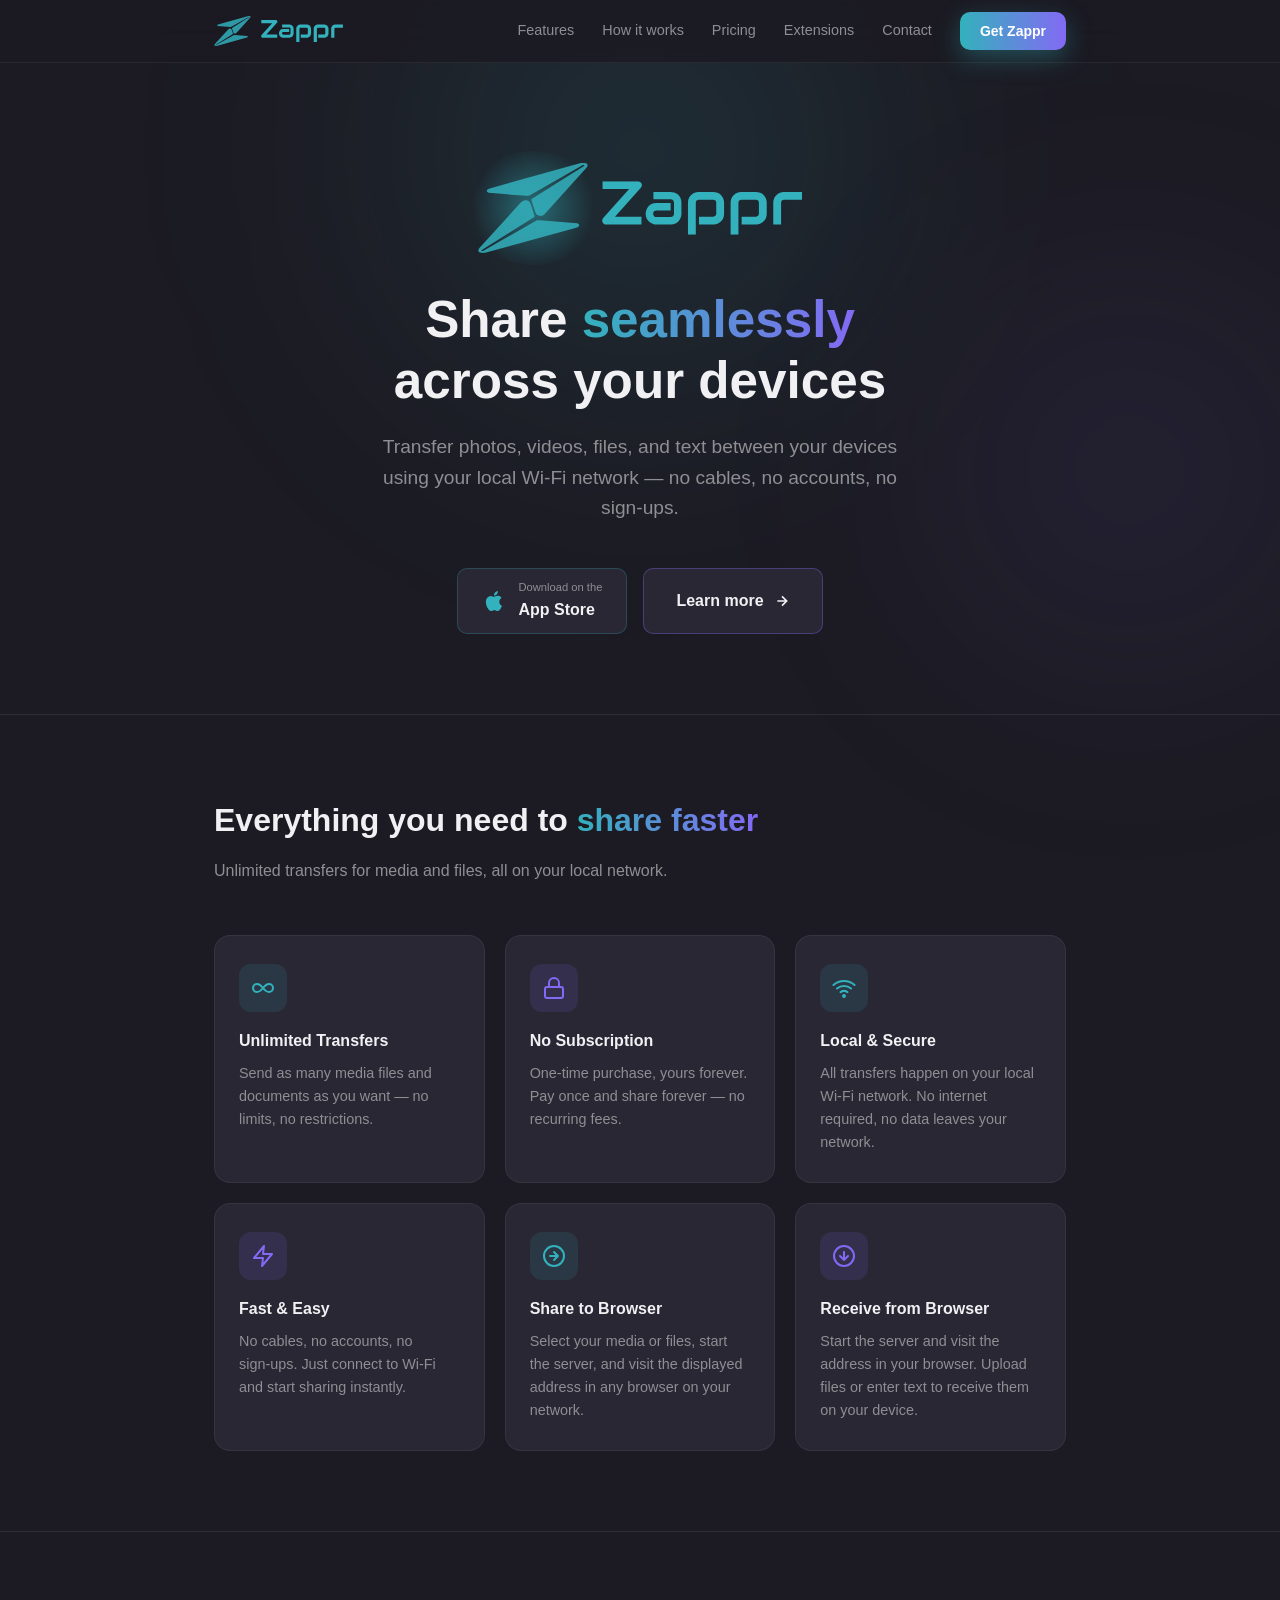
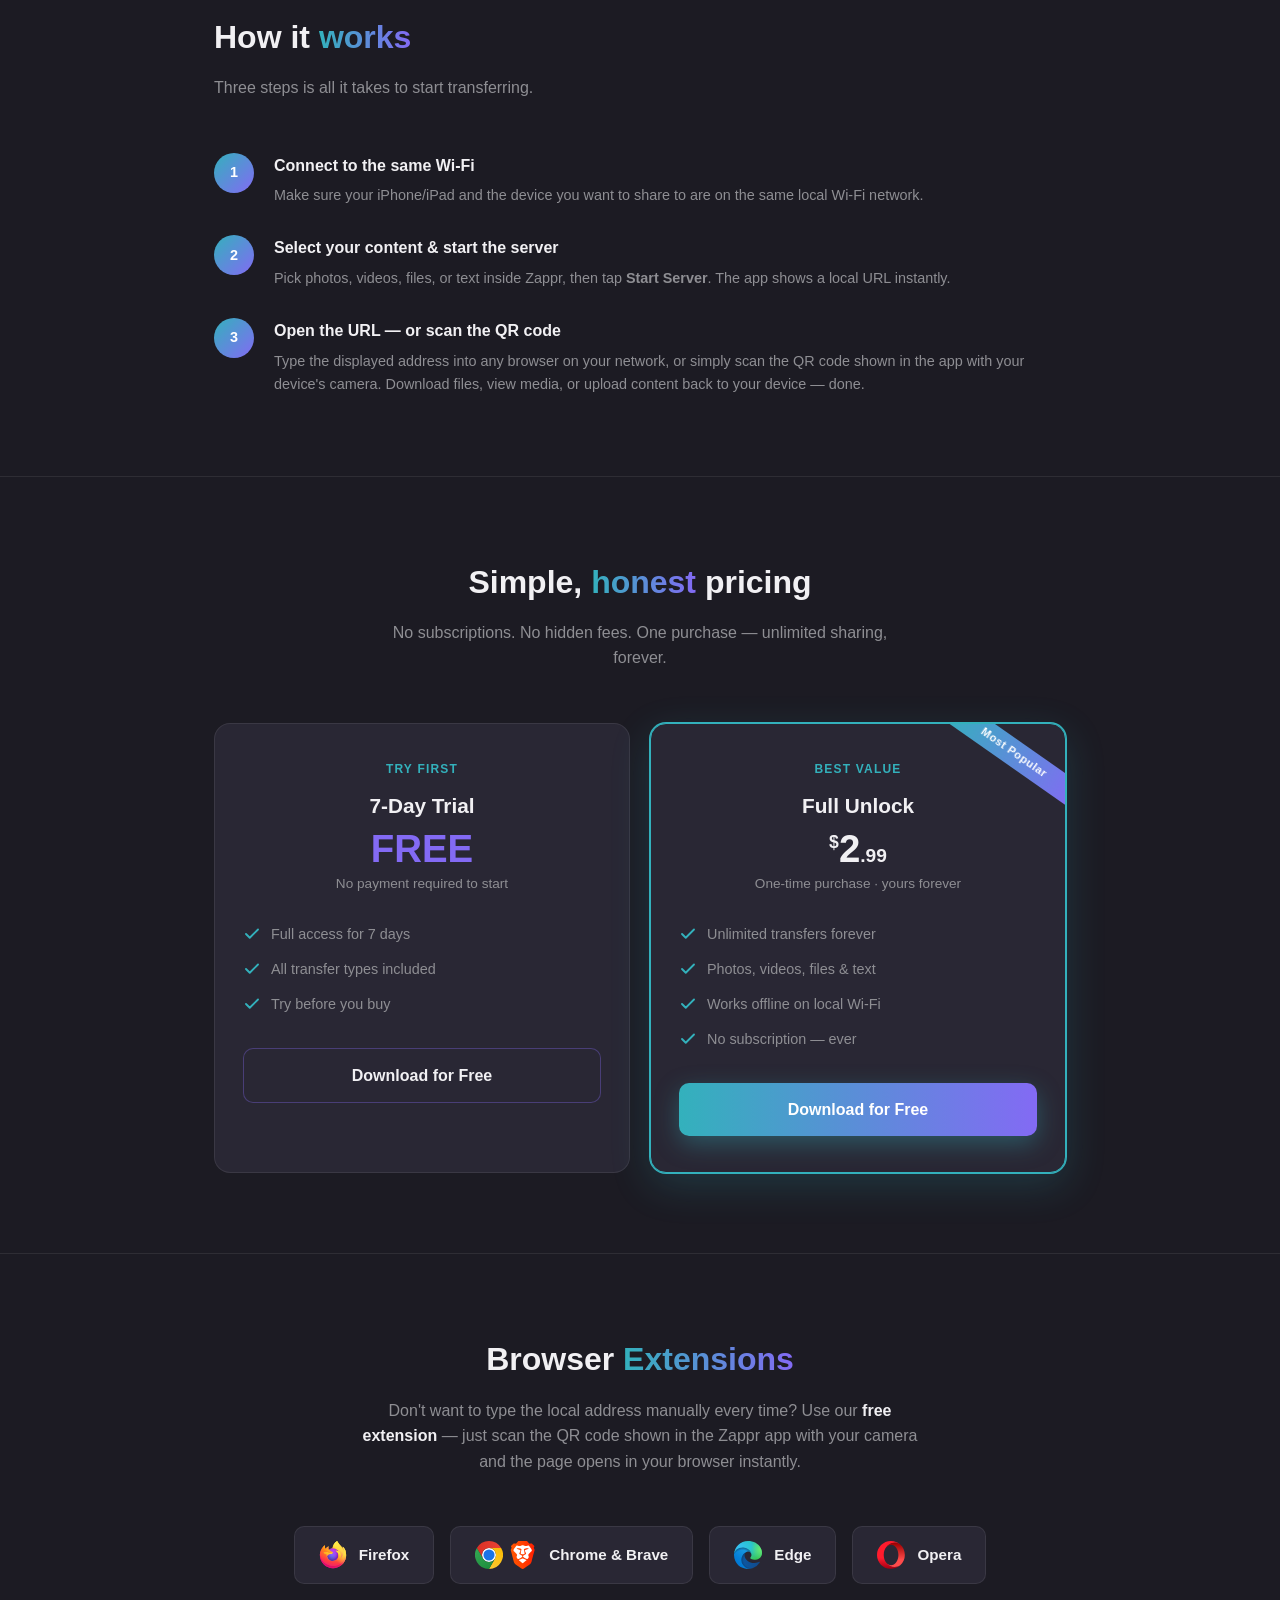
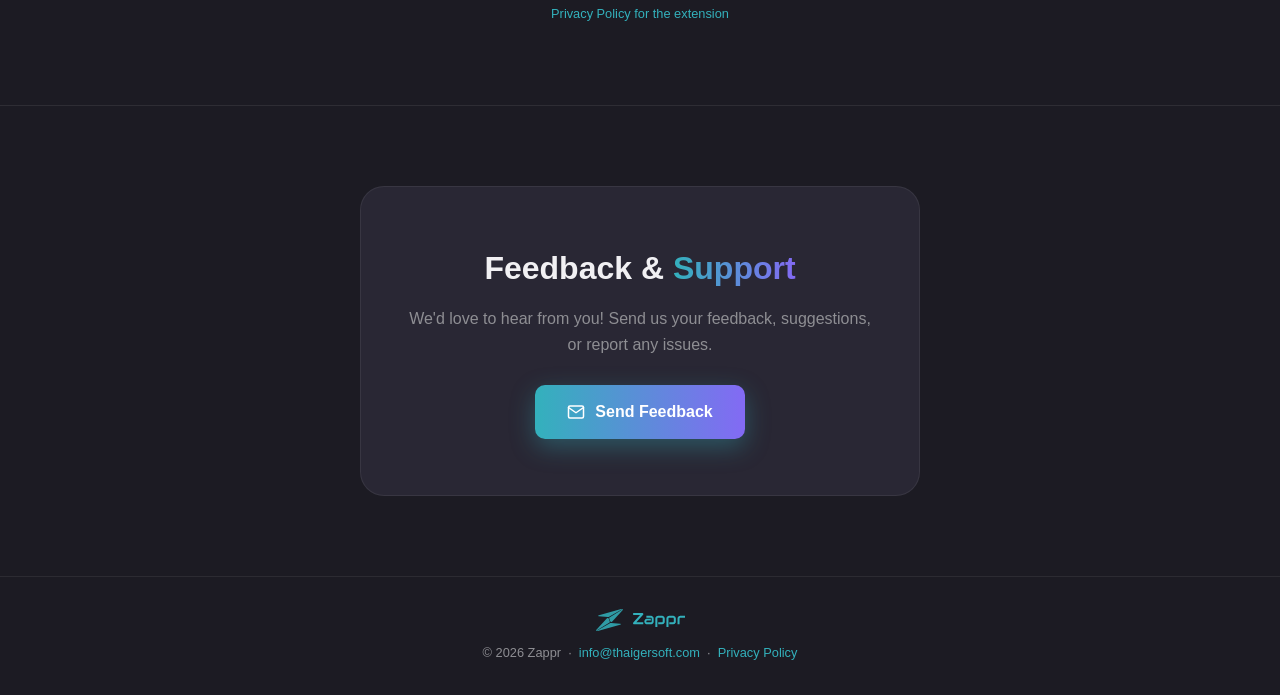
==== commit 0ae4a08b: "Add files via upload Finished all Buttons" ====
--- a/index.html
+++ b/index.html
@@ -42,7 +42,7 @@
         <a href="#pricing"     class="nav-link">Pricing</a>
         <a href="#extensions"  class="nav-link">Extensions</a>
         <a href="#contact"     class="nav-link">Contact</a>
-        <a href="#pricing"   class="btn btn-primary nav-cta">Get Zappr</a>
+        <a href="https://apps.apple.com/app/6746931019" class="btn btn-primary nav-cta" target="_blank" rel="noopener noreferrer">Get Zappr</a>
       </div>
     </div>
   </nav>
@@ -68,7 +68,7 @@
 
       <div class="hero-actions">
         <!-- Replace href with your actual App Store link -->
-        <a href="#pricing" class="appstore-badge">
+        <a href="https://apps.apple.com/app/6746931019" class="appstore-badge" target="_blank" rel="noopener noreferrer">
           <svg viewBox="0 0 24 24" fill="currentColor" style="color:var(--teal)">
             <path d="M18.71 19.5c-.83 1.24-1.71 2.45-3.05 2.47-1.34.03-1.77-.79-3.29-.79-1.53 0-2 .77-3.27.82-1.31.05-2.3-1.32-3.14-2.53C4.25 17 2.94 12.45 4.7 9.39c.87-1.52 2.43-2.48 4.12-2.51 1.28-.02 2.5.87 3.29.87.78 0 2.26-1.07 3.8-.91.65.03 2.47.26 3.64 1.98l-.09.06c-.22.15-2.18 1.27-2.16 3.8.02 3.02 2.65 4.03 2.68 4.04-.03.07-.42 1.44-1.37 2.68M13 3.5c.73-.83 1.94-1.46 2.94-1.5.13 1.17-.34 2.35-1.04 3.19-.69.85-1.83 1.51-2.95 1.42-.15-1.15.41-2.35 1.05-3.11z"/>
           </svg>
@@ -247,7 +247,7 @@
               Try before you buy
             </li>
           </ul>
-          <a href="#" class="btn btn-secondary">Start Free Trial</a>
+          <a href="https://apps.apple.com/app/6746931019" class="btn btn-secondary" target="_blank" rel="noopener noreferrer">Download for Free</a>
         </div>
 
         <!-- Full Unlock -->
@@ -284,7 +284,7 @@
               No subscription — ever
             </li>
           </ul>
-          <a href="#" class="btn btn-primary">Get Full Unlock</a>
+          <a href="https://apps.apple.com/app/6746931019" class="btn btn-primary" target="_blank" rel="noopener noreferrer">Download for Free</a>
         </div>
 
       </div>
@@ -304,7 +304,7 @@
       <div class="ext-buttons">
 
         <!-- Firefox -->
-        <a href="#" class="ext-btn">
+        <a href="https://addons.mozilla.org/en-US/firefox/addon/zappr-qr-scanner/" class="ext-btn" target="_blank" rel="noopener noreferrer">
           <span class="ext-icons">
             <img src="assets/Firefox.svg" alt="Firefox" />
           </span>
@@ -312,7 +312,7 @@
         </a>
 
         <!-- Chrome & Brave (same store) -->
-        <a href="#" class="ext-btn">
+        <a href="https://chromewebstore.google.com/detail/ggffdnccgcdaphaalkkifnkjdjjogdol?utm_source=item-share-cb" class="ext-btn" target="_blank" rel="noopener noreferrer">
           <span class="ext-icons">
             <img src="assets/Chrome.svg" alt="Chrome" />
             <img src="assets/Brave.svg"  alt="Brave"  />
@@ -321,7 +321,7 @@
         </a>
 
         <!-- Edge -->
-        <a href="#" class="ext-btn">
+        <a href="https://microsoftedge.microsoft.com/addons/detail/olebcbhmahekffmmkpenmldmmkjkdnjj" class="ext-btn" target="_blank" rel="noopener noreferrer">
           <span class="ext-icons">
             <img src="assets/Edge.svg" alt="Edge" />
           </span>
@@ -329,7 +329,7 @@
         </a>
 
         <!-- Opera -->
-        <a href="#" class="ext-btn">
+        <a href="assets/zappr-qr-scanner-opera.zip" class="ext-btn" download>
           <span class="ext-icons">
             <img src="assets/Opera.svg" alt="Opera" />
           </span>
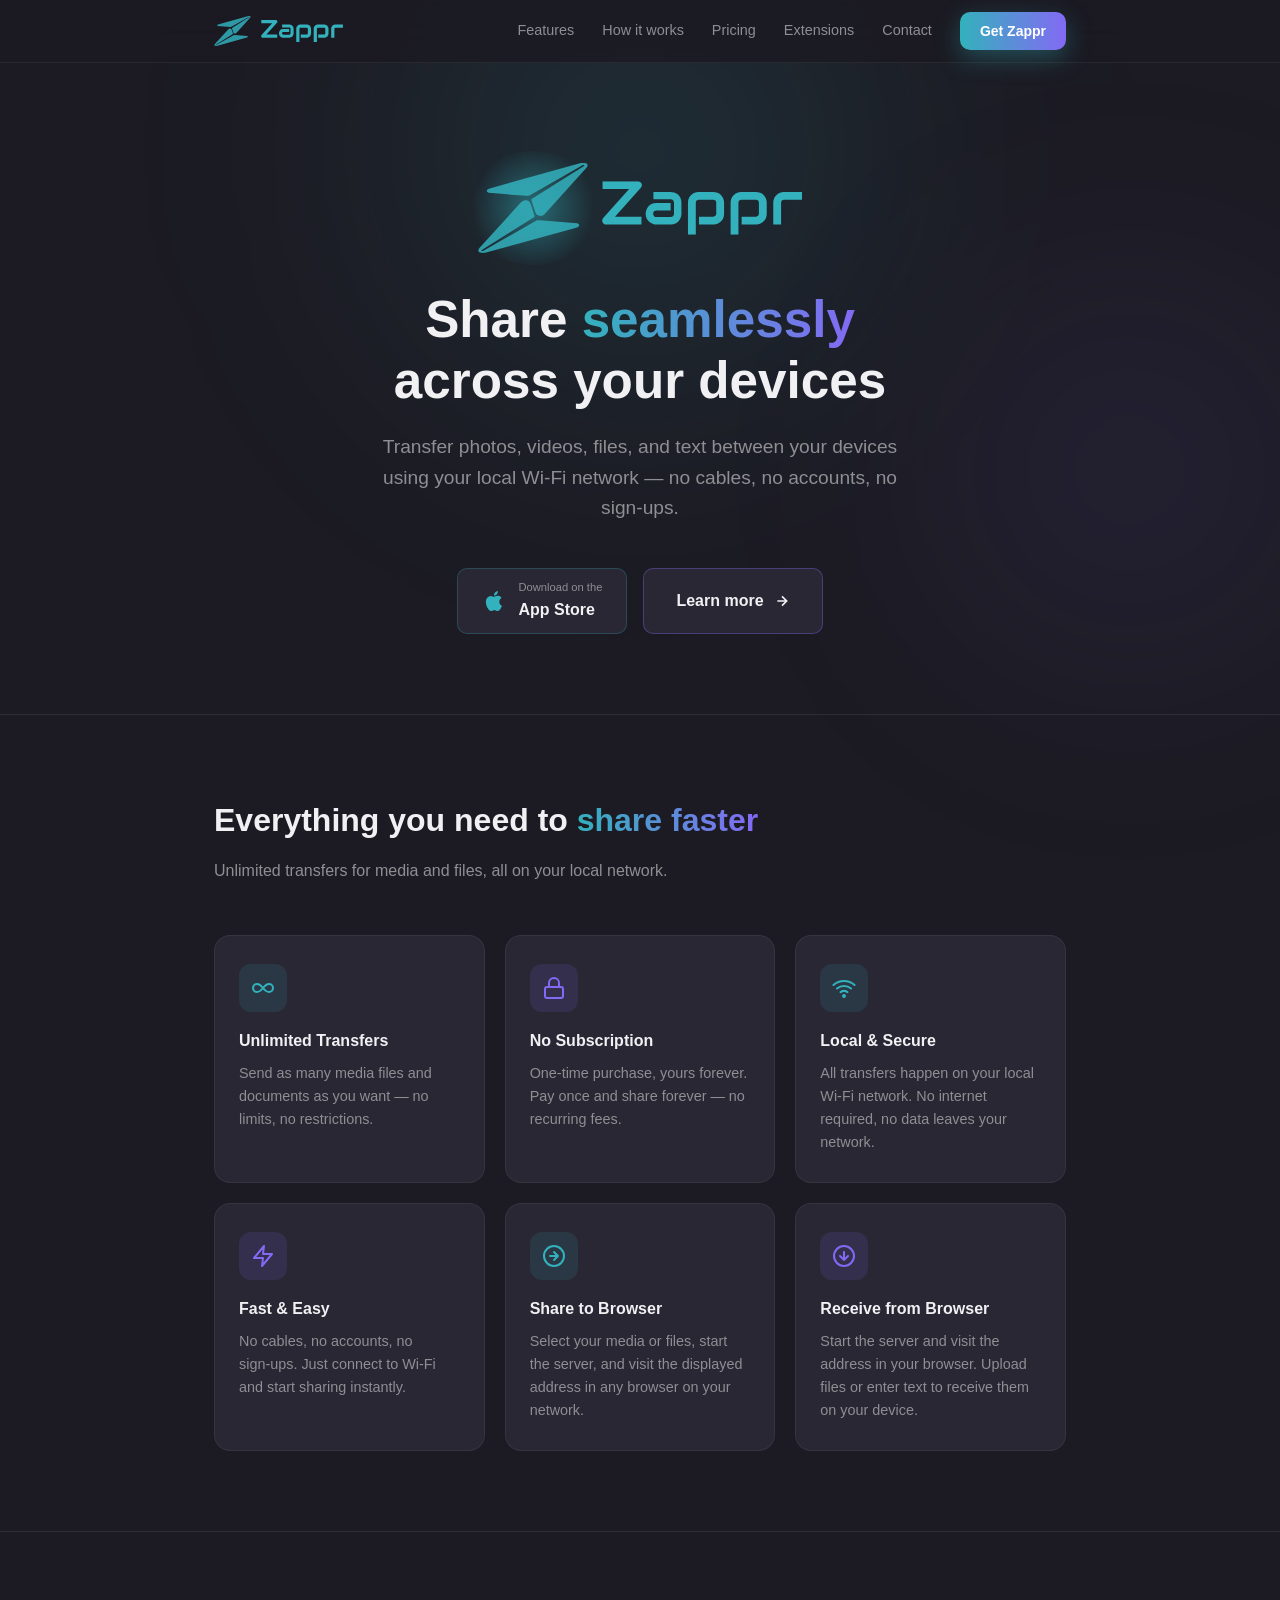
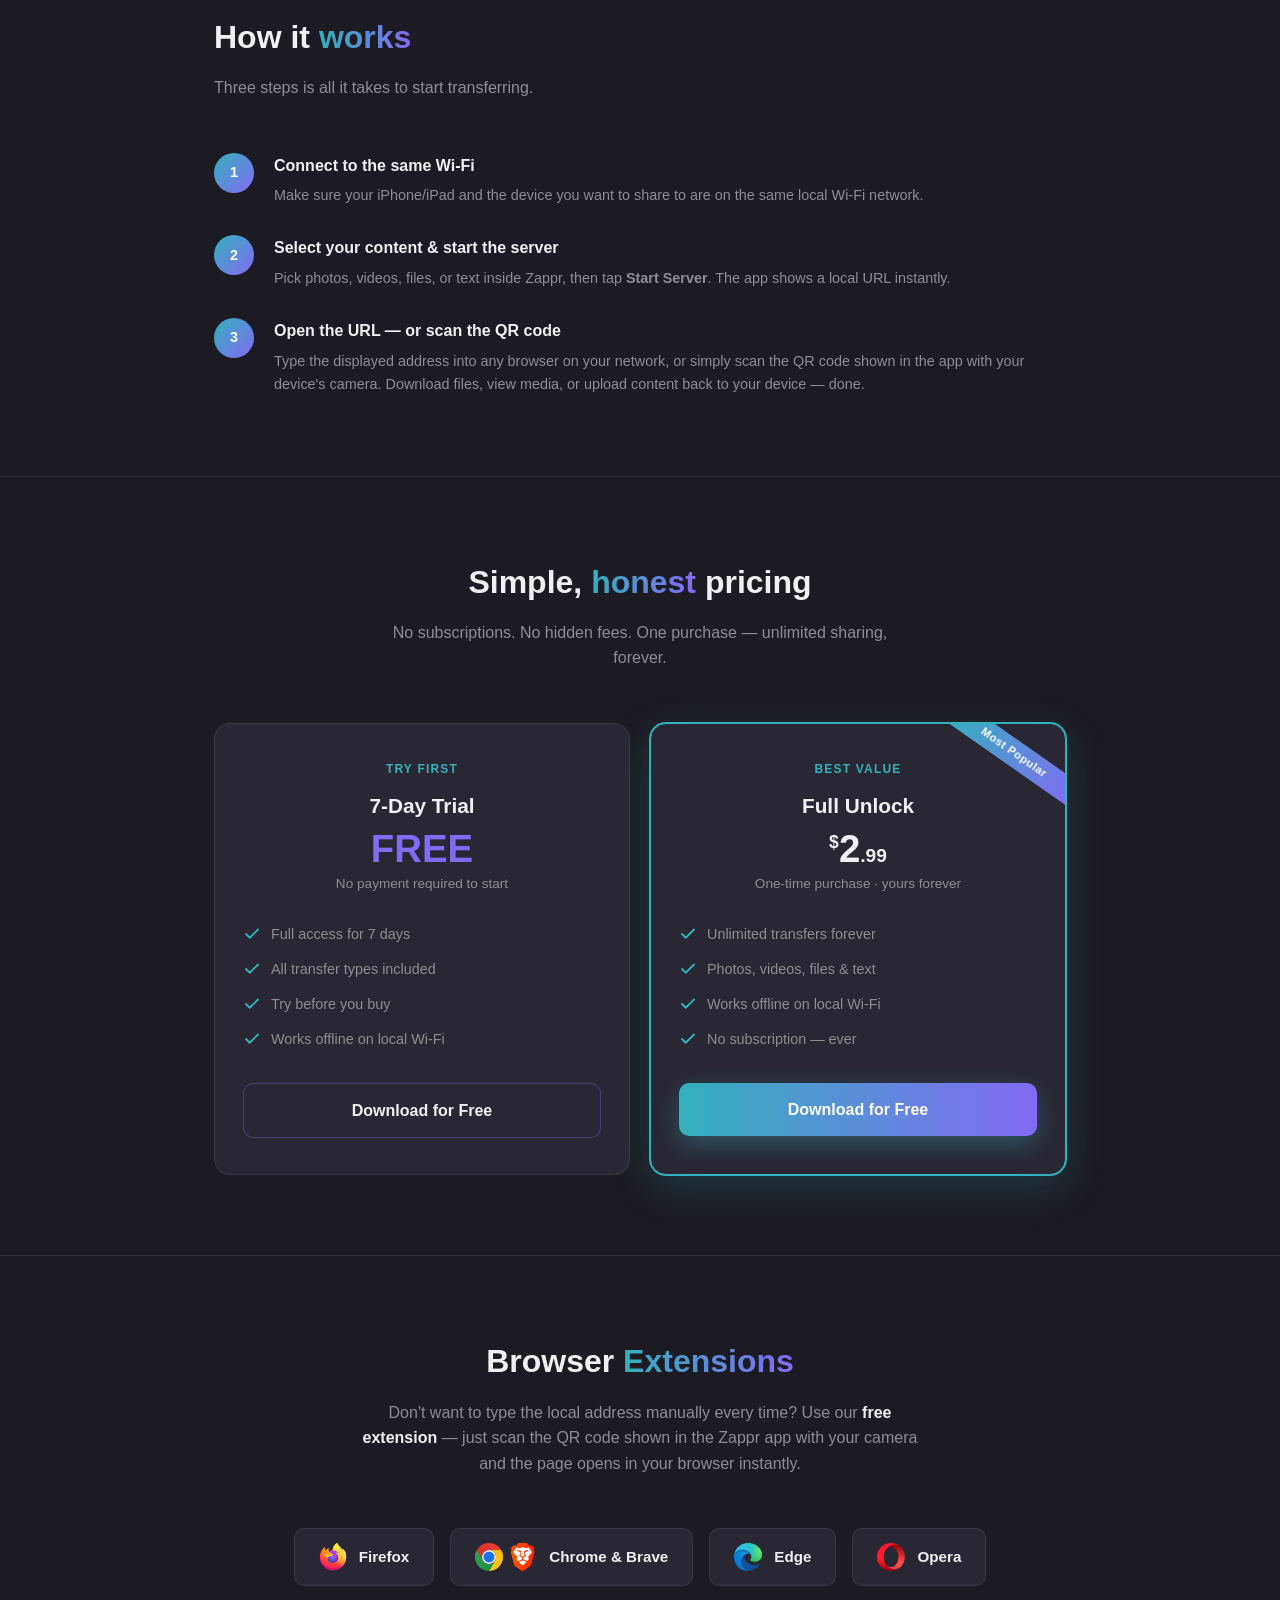
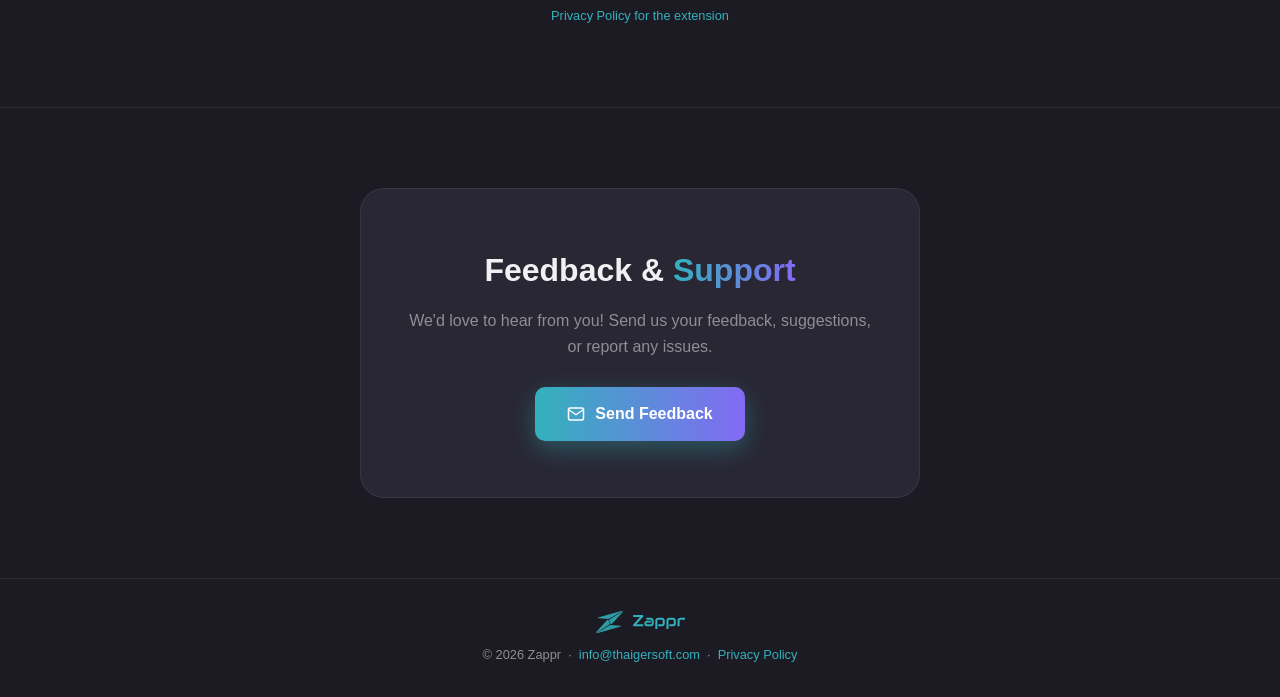
==== commit 99ec809c: "Add files via upload Corrected Pricing" ====
--- a/index.html
+++ b/index.html
@@ -246,6 +246,12 @@
               </svg>
               Try before you buy
             </li>
+            <li>
+              <svg viewBox="0 0 24 24" fill="none" stroke="currentColor" stroke-width="2.5" stroke-linecap="round" stroke-linejoin="round">
+                <polyline points="20 6 9 17 4 12"/>
+              </svg>
+              Works offline on local Wi‑Fi
+            </li>
           </ul>
           <a href="https://apps.apple.com/app/6746931019" class="btn btn-secondary" target="_blank" rel="noopener noreferrer">Download for Free</a>
         </div>
